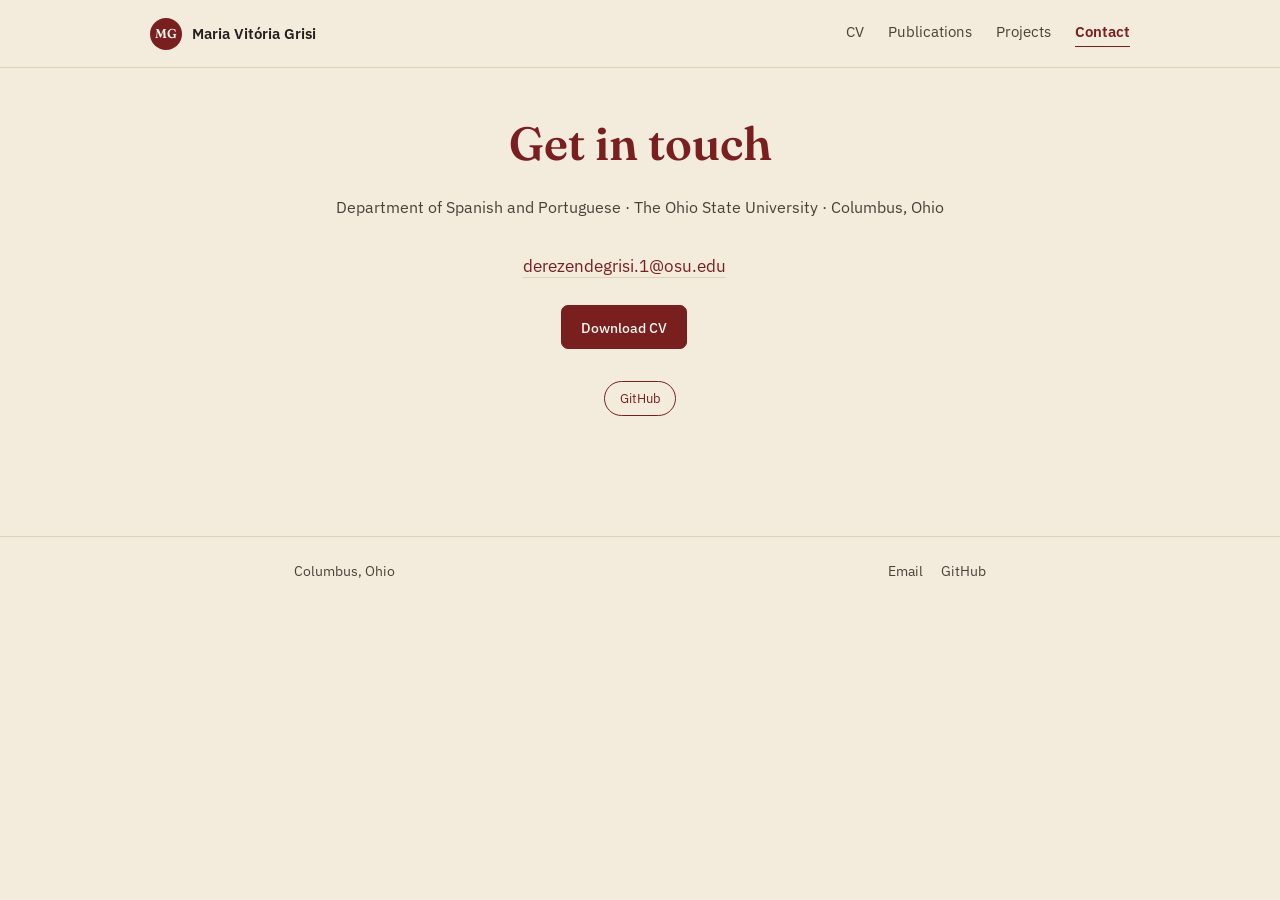
==== contact.html @ 088520c6 "Add files via upload" ====
<!DOCTYPE html>
<html lang="en">
<head>
<meta charset="UTF-8">
<meta name="viewport" content="width=device-width, initial-scale=1.0">
<title>Contact — Maria Vitória Grisi</title>
<meta name="description" content="Contact Maria Vitória Grisi, PhD candidate at The Ohio State University.">
<link rel="preconnect" href="https://fonts.googleapis.com">
<link rel="preconnect" href="https://fonts.gstatic.com" crossorigin>
<link href="https://fonts.googleapis.com/css2?family=Fraunces:opsz,wght@9..144,400;9..144,600;9..144,700&family=IBM+Plex+Sans:wght@400;500;600&display=swap" rel="stylesheet">
<link rel="stylesheet" href="style.css">
</head>
<body>

<header class="site-header">
  <div class="wrap-wide nav">
    <a class="brand" href="index.html">
      <span class="brand-mark">MG</span>
      Maria Vitória Grisi
    </a>
    <input type="checkbox" id="nav-toggle" class="nav-toggle">
    <label for="nav-toggle" class="nav-burger"><span class="nav-burger-icon"></span></label>
    <nav class="nav-links">
      <a href="cv.html">CV</a>
      <a href="publications.html">Publications</a>
      <a href="projects.html">Projects</a>
      <a href="contact.html" aria-current="page">Contact</a>
    </nav>
  </div>
</header>

<main>
  <div class="wrap" style="text-align: center;">
    <div style="padding: 3rem 0 2.5rem;">
      <h1>Get in touch</h1>
      <p style="margin: 0 auto 2rem; color: var(--ink-soft);">Department of Spanish and Portuguese · The Ohio State University · Columbus, Ohio</p>

      <p style="font-size: 1.05rem; margin-bottom: 1.6rem;">
        <a class="text-link" href="mailto:derezendegrisi.1@osu.edu">derezendegrisi.1@osu.edu</a>
      </p>

      <p style="margin-bottom: 2rem;">
        <a class="btn btn-solid" href="assets/Grisi-CV.pdf">Download CV</a>
      </p>

      <div class="pill-row" style="justify-content: center;">
        <a class="pill" href="https://github.com/mavigrisi" target="_blank" rel="noopener">GitHub</a>
      </div>
    </div>
  </div>
</main>

<footer class="site-footer">
  <div class="wrap footer-row">
    <span>Columbus, Ohio</span>
    <div class="footer-links">
      <a href="mailto:derezendegrisi.1@osu.edu">Email</a>
      <a href="https://github.com/mavigrisi" target="_blank" rel="noopener">GitHub</a>
    </div>
  </div>
</footer>

</body>
</html>
---- style.css ----
/* ---------- Reset ---------- */
*, *::before, *::after { box-sizing: border-box; }
html { scroll-behavior: smooth; }
body { margin: 0; }
img, svg { display: block; max-width: 100%; }
a { color: inherit; }
ul { margin: 0; padding: 0; }

/* ---------- Tokens ---------- */
:root {
  --bone: #F3ECDC;
  --paper: #FBF7EE;
  --ink: #221F1D;
  --ink-soft: #4A4038;
  --clay: #8A5A3A;
  --scarlet: #7A1F1F;
  --scarlet-deep: #591616;
  --line: #DED2B8;
  --line-soft: #EAE0C8;

  --font-display: "Fraunces", Georgia, serif;
  --font-body: "IBM Plex Sans", -apple-system, "Segoe UI", sans-serif;

  --content-width: 740px;
  --wide-width: 980px;
  --radius: 10px;
}

/* ---------- Base ---------- */
body {
  background: var(--bone);
  color: var(--ink);
  font-family: var(--font-body);
  font-size: 16px;
  line-height: 1.6;
  -webkit-font-smoothing: antialiased;
}

h1, h2, h3 {
  font-family: var(--font-display);
  color: var(--scarlet);
  line-height: 1.2;
  font-weight: 600;
  margin: 0 0 0.5em;
}

h1 { font-size: clamp(2.1rem, 4vw, 2.9rem); }
h2 { font-size: clamp(1.4rem, 2.6vw, 1.7rem); }
h3 { font-size: 1.05rem; color: var(--ink); }

p { max-width: 66ch; }

a { text-decoration: none; }
a.text-link {
  color: var(--scarlet);
  border-bottom: 1px solid var(--line);
  transition: border-color 0.15s ease;
}
a.text-link:hover { border-color: var(--scarlet); }

:focus-visible {
  outline: 2px solid var(--scarlet);
  outline-offset: 3px;
}

/* ---------- Layout ---------- */
.wrap { max-width: var(--content-width); margin: 0 auto; padding: 0 1.5rem; }
.wrap-wide { max-width: var(--wide-width); margin: 0 auto; padding: 0 1.5rem; }

main { padding-bottom: 5rem; }

.section { margin: 3.2rem 0; }
.section:first-of-type { margin-top: 2.4rem; }

.eyebrow {
  font-size: 0.8rem;
  color: var(--clay);
  margin: 0 0 0.9rem;
  letter-spacing: 0.01em;
}

/* ---------- Nav ---------- */
.site-header {
  border-bottom: 1px solid var(--line);
  background: var(--bone);
  position: sticky;
  top: 0;
  z-index: 10;
}

.nav {
  display: flex;
  align-items: center;
  justify-content: space-between;
  padding: 1.1rem 0;
  flex-wrap: wrap;
  gap: 0.75rem;
}

.brand {
  display: flex;
  align-items: center;
  gap: 0.6rem;
  font-weight: 600;
  font-size: 0.95rem;
}

.brand-mark {
  width: 32px;
  height: 32px;
  border-radius: 50%;
  background: var(--scarlet);
  color: var(--paper);
  display: flex;
  align-items: center;
  justify-content: center;
  font-family: var(--font-display);
  font-size: 0.8rem;
  flex-shrink: 0;
}

.nav-toggle { display: none; }
.nav-burger { display: none; }

.nav-links {
  display: flex;
  align-items: center;
  gap: 1.5rem;
  font-size: 0.92rem;
}

.nav-links a {
  color: var(--ink-soft);
  padding-bottom: 3px;
  border-bottom: 1.5px solid transparent;
}

.nav-links a:hover { color: var(--scarlet); }

.nav-links a[aria-current="page"] {
  color: var(--scarlet);
  font-weight: 600;
  border-bottom-color: var(--scarlet);
}

@media (max-width: 620px) {
  .nav-burger {
    display: flex;
    align-items: center;
    justify-content: center;
    width: 36px;
    height: 36px;
    cursor: pointer;
  }
  .nav-burger span, .nav-burger::before, .nav-burger::after {
    content: "";
    position: absolute;
  }
  .nav-burger-icon, .nav-burger-icon::before, .nav-burger-icon::after {
    content: "";
    display: block;
    width: 20px;
    height: 2px;
    background: var(--ink);
    position: relative;
    transition: transform 0.15s ease;
  }
  .nav-burger-icon::before { position: absolute; top: -6px; }
  .nav-burger-icon::after { position: absolute; top: 6px; }

  .nav-links {
    flex-basis: 100%;
    display: none;
    flex-direction: column;
    align-items: flex-start;
    gap: 1rem;
    padding-top: 1rem;
    border-top: 1px solid var(--line);
    margin-top: 0.75rem;
  }

  .nav-toggle:checked ~ .nav-links { display: flex; }
}

/* ---------- Hero (home) ---------- */
.hero {
  display: flex;
  align-items: center;
  justify-content: space-between;
  gap: 2.5rem;
  flex-wrap: wrap;
  padding: 3.5rem 0 3rem;
}

.hero-text { flex: 1; min-width: 280px; }

.hero-name {
  font-size: clamp(2.3rem, 5vw, 3.4rem);
  margin-bottom: 0.4rem;
}

.hero-tagline {
  color: var(--ink-soft);
  font-size: 1.05rem;
  max-width: 42ch;
  margin-bottom: 1.6rem;
}

.hero-actions { display: flex; gap: 0.75rem; flex-wrap: wrap; }

.hero-mark { flex-shrink: 0; width: 200px; height: 200px; }

@media (prefers-reduced-motion: no-preference) {
  .hero-text > * { animation: rise 0.6s ease both; }
  .hero-text .eyebrow { animation-delay: 0s; }
  .hero-text .hero-name { animation-delay: 0.08s; }
  .hero-text .hero-tagline { animation-delay: 0.16s; }
  .hero-text .hero-actions { animation-delay: 0.24s; }
}

@keyframes rise {
  from { opacity: 0; transform: translateY(10px); }
  to { opacity: 1; transform: translateY(0); }
}

/* ---------- Buttons ---------- */
.btn {
  display: inline-block;
  font-size: 0.9rem;
  font-weight: 500;
  padding: 0.6rem 1.2rem;
  border-radius: 7px;
  transition: background 0.15s ease, color 0.15s ease, border-color 0.15s ease;
}

.btn-solid {
  background: var(--scarlet);
  color: var(--paper);
  border: 1px solid var(--scarlet);
}
.btn-solid:hover { background: var(--scarlet-deep); border-color: var(--scarlet-deep); }

.btn-outline {
  background: transparent;
  color: var(--scarlet);
  border: 1px solid var(--scarlet);
}
.btn-outline:hover { background: var(--scarlet); color: var(--paper); }

/* ---------- Cards ---------- */
.card {
  background: var(--paper);
  border: 1px solid var(--line);
  border-radius: var(--radius);
  padding: 1.2rem 1.35rem;
}

.card-featured {
  background: var(--paper);
  border: 2px solid var(--scarlet);
  border-radius: 12px;
  padding: 1.5rem 1.6rem;
}

.card-strip {
  background: var(--line-soft);
  border-left: 3px solid var(--scarlet);
  border-radius: 0;
  padding: 1rem 1.2rem;
}

.card-grid {
  display: grid;
  grid-template-columns: repeat(auto-fit, minmax(240px, 1fr));
  gap: 1rem;
}

.tag {
  display: inline-block;
  font-size: 0.72rem;
  font-weight: 500;
  padding: 0.2rem 0.6rem;
  border-radius: 5px;
  background: var(--scarlet);
  color: var(--paper);
  margin-bottom: 0.6rem;
}

.tag-outline {
  background: var(--line-soft);
  color: var(--scarlet);
}

.card-title { font-weight: 600; color: var(--ink); margin: 0 0 0.25rem; font-size: 0.98rem; }
.card-meta { font-size: 0.85rem; color: var(--ink-soft); margin: 0; }

/* ---------- Timeline ---------- */
.timeline { list-style: none; margin: 0 0 0 92px; border-left: 2px solid var(--line); }
.timeline li { position: relative; padding: 0 0 1.7rem 1.7rem; }
.timeline li:last-child { padding-bottom: 0; }
.timeline li::before {
  content: "";
  position: absolute;
  top: 4px;
  left: -7px;
  width: 10px;
  height: 10px;
  border-radius: 50%;
  background: var(--scarlet);
  border: 2px solid var(--bone);
}
.t-year { position: absolute; top: 0.5px; left: -92px; width: 72px; text-align: right; font-size: 0.8rem; color: var(--clay); }

@media (max-width: 560px) {
  .timeline { margin-left: 18px; }
  .timeline li { padding-left: 1.2rem; }
  .t-year { position: static; display: block; text-align: left; width: auto; margin-bottom: 0.15rem; }
}

/* ---------- Simple lists ---------- */
.plain-list li {
  padding: 0.65rem 0;
  border-bottom: 1px solid var(--line-soft);
}
.plain-list li:last-child { border-bottom: none; }

.pill-row { display: flex; gap: 0.6rem; flex-wrap: wrap; }
.pill {
  font-size: 0.82rem;
  padding: 0.35rem 0.9rem;
  border: 1px solid var(--scarlet);
  color: var(--scarlet);
  border-radius: 999px;
}

/* ---------- Footer ---------- */
.site-footer {
  border-top: 1px solid var(--line);
  padding: 1.5rem 0;
  font-size: 0.85rem;
  color: var(--ink-soft);
}
.footer-row {
  display: flex;
  justify-content: space-between;
  align-items: center;
  flex-wrap: wrap;
  gap: 0.75rem;
}
.footer-links { display: flex; gap: 1.1rem; }
.footer-links a { color: var(--ink-soft); }
.footer-links a:hover { color: var(--scarlet); }

/* ---------- Page intro ---------- */
.page-intro { margin: 2.4rem 0 2.6rem; }
.page-intro p { color: var(--ink-soft); margin: 0; }
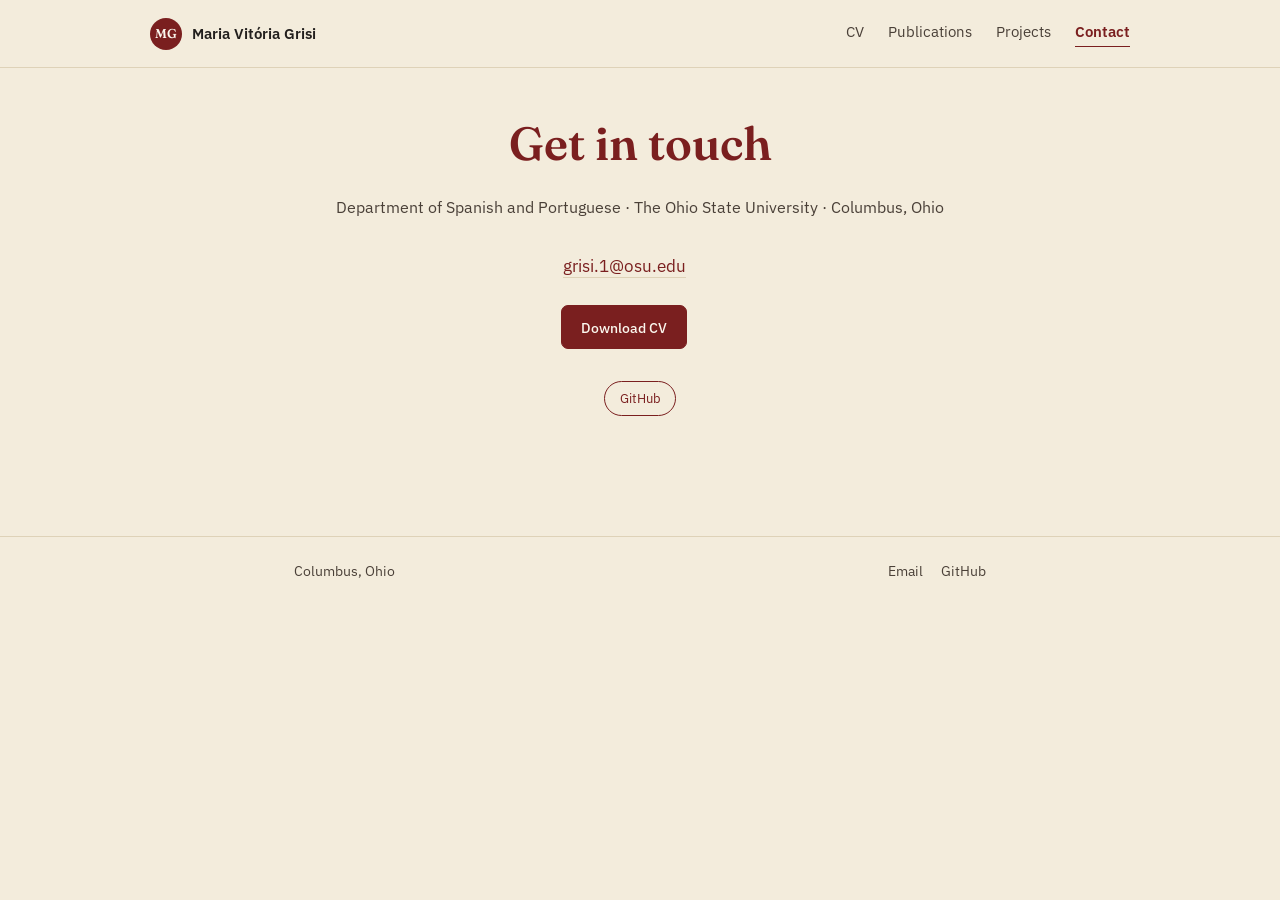
==== commit 80dee20c: "Pending changes exported from your codespace" ====
--- a/contact.html
+++ b/contact.html
@@ -3,8 +3,8 @@
 <head>
 <meta charset="UTF-8">
 <meta name="viewport" content="width=device-width, initial-scale=1.0">
-<title>Contact — Maria Vitória Grisi</title>
-<meta name="description" content="Contact Maria Vitória Grisi, PhD candidate at The Ohio State University.">
+<title>Contact — Maria Vitória de Rezende Grisi</title>
+<meta name="description" content="Contact Maria Vitória de Rezende Grisi, PhD candidate at The Ohio State University.">
 <link rel="preconnect" href="https://fonts.googleapis.com">
 <link rel="preconnect" href="https://fonts.gstatic.com" crossorigin>
 <link href="https://fonts.googleapis.com/css2?family=Fraunces:opsz,wght@9..144,400;9..144,600;9..144,700&family=IBM+Plex+Sans:wght@400;500;600&display=swap" rel="stylesheet">
@@ -36,7 +36,7 @@
       <p style="margin: 0 auto 2rem; color: var(--ink-soft);">Department of Spanish and Portuguese · The Ohio State University · Columbus, Ohio</p>
 
       <p style="font-size: 1.05rem; margin-bottom: 1.6rem;">
-        <a class="text-link" href="mailto:derezendegrisi.1@osu.edu">derezendegrisi.1@osu.edu</a>
+        <a class="text-link" href="mailto:derezendegrisi.1@osu.edu">grisi.1@osu.edu</a>
       </p>
 
       <p style="margin-bottom: 2rem;">
